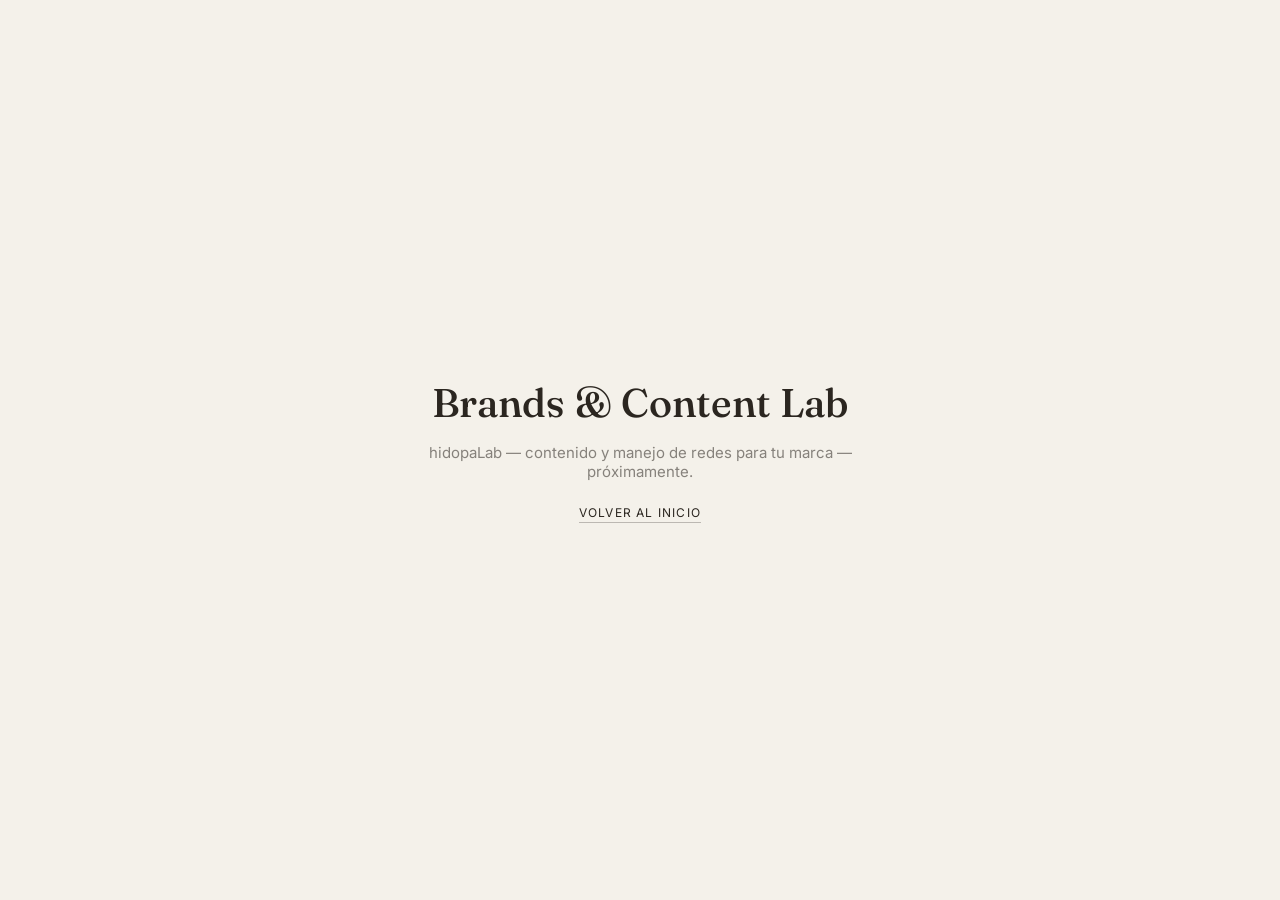
==== content-lab.html @ 1eb3b624 "Remove hero navbar, link to real pages instead of in-page anchors Drop the "dopa" logo + menu bar fr" ====
<!DOCTYPE html>
<html lang="es">
<head>
<meta charset="UTF-8">
<meta name="viewport" content="width=device-width, initial-scale=1.0">
<title>Brands &amp; Content Lab — DOPA Studio</title>
<meta name="description" content="hidopaLab: contenido y manejo de redes sociales para tu marca — DOPA Studio.">
<link rel="preconnect" href="https://fonts.googleapis.com">
<link rel="preconnect" href="https://fonts.gstatic.com" crossorigin>
<link href="https://fonts.googleapis.com/css2?family=Fraunces:ital,opsz,wght@0,9..144,300;0,9..144,500;0,9..144,600;1,9..144,400&family=Inter:wght@300;400;500;600&display=swap" rel="stylesheet">
<link rel="stylesheet" href="assets/style.css">
</head>
<body>
<section class="page-stub">
  <h2>Brands &amp; Content Lab</h2>
  <p>hidopaLab — contenido y manejo de redes para tu marca — próximamente.</p>
  <a href="index.html" class="back-link">Volver al inicio</a>
</section>
</body>
</html>
---- assets/style.css ----
:root {
  --cream: #f4f1ea;
  --cream-2: #ece7db;
  --ink: #2b2620;
  --ink-muted: rgba(43, 38, 32, 0.55);
  --ink-faint: rgba(43, 38, 32, 0.28);
  --serif: 'Fraunces', serif;
  --sans: 'Inter', sans-serif;
}

* { box-sizing: border-box; }

html, body {
  margin: 0;
  padding: 0;
  background: var(--cream);
  color: var(--ink);
  font-family: var(--sans);
}

/* ---------- Hero scroll mechanism ---------- */
.hero-scroll {
  position: relative;
  height: calc(var(--steps) * 100vh);
}

.hero-sticky {
  position: sticky;
  top: 0;
  height: 100vh;
  display: flex;
  flex-direction: column;
  background: var(--cream);
  overflow: hidden;
}

/* ---------- Big overlapping wordmark ---------- */
.hero-wordmark {
  font-family: var(--serif);
  font-weight: 300;
  letter-spacing: 0.07em;
  font-size: clamp(38px, 6.2vw, 84px);
  text-align: center;
  color: var(--ink);
  margin: 0 0 clamp(-30px, -3.4vw, -18px) 0;
  padding-top: clamp(28px, 5vw, 52px);
  position: relative;
  z-index: 5;
  flex-shrink: 0;
  text-shadow: 0 2px 26px rgba(244, 241, 234, 0.9), 0 0 46px rgba(244, 241, 234, 0.6);
  pointer-events: none;
}

/* ---------- Split stage: photo left / color block right ---------- */
.split-stage {
  position: relative;
  flex: 1;
  min-height: 0;
}

.split-set {
  position: absolute;
  inset: 0;
  display: flex;
  opacity: 0;
  pointer-events: none;
  transition: opacity 0.9s ease;
}

.split-set.active {
  opacity: 1;
  pointer-events: auto;
}

.split-photo {
  flex: 1 1 50%;
  position: relative;
  overflow: hidden;
  display: flex;
  align-items: flex-end;
  padding: 24px;
  background:
    linear-gradient(180deg, rgba(20, 16, 12, 0.35) 0%, rgba(20, 16, 12, 0) 22%, rgba(20, 16, 12, 0) 78%, rgba(20, 16, 12, 0.3) 100%),
    linear-gradient(145deg, color-mix(in srgb, var(--tone) 70%, black 10%), color-mix(in srgb, var(--tone) 60%, white 10%));
}

.split-block {
  flex: 1 1 50%;
  position: relative;
  background: var(--tone);
  display: flex;
  flex-direction: column;
  justify-content: flex-end;
  padding: clamp(24px, 4vw, 56px);
  overflow: visible;
}

.split-label {
  position: absolute;
  left: 0;
  top: 46%;
  transform: translateY(-50%);
  margin: 0;
  font-family: var(--serif);
  letter-spacing: 0.14em;
  text-transform: uppercase;
  font-size: clamp(13px, 1.5vw, 19px);
  color: var(--cream);
  white-space: nowrap;
  z-index: 3;
  text-shadow: 0 2px 18px rgba(0, 0, 0, 0.25);
}

.thumb {
  position: absolute;
  border-radius: 3px;
  background: rgba(255, 255, 255, 0.16);
  border: 1px solid rgba(255, 255, 255, 0.38);
  display: flex;
  align-items: flex-end;
  padding: 8px;
  box-shadow: 0 16px 32px rgba(0, 0, 0, 0.2);
  opacity: 0;
}

.split-set.active .thumb {
  animation: thumbPop 0.75s cubic-bezier(0.22, 0.9, 0.32, 1) forwards;
}

.split-set.active .thumb-a { animation-delay: 0.05s; }
.split-set.active .thumb-b { animation-delay: 0.22s; }
.split-set.active .thumb-c { animation-delay: 0.4s; }

@keyframes thumbPop {
  from { opacity: 0; transform: translateY(18px) scale(0.92); }
  to { opacity: 1; transform: translateY(0) scale(1); }
}

.thumb-a {
  top: 4%;
  left: 38%;
  width: 28%;
  aspect-ratio: 3 / 4;
}

.thumb-b {
  top: 34%;
  right: 6%;
  width: 26%;
  aspect-ratio: 4 / 5;
}

.thumb-c {
  bottom: 8%;
  left: 36%;
  width: 25%;
  aspect-ratio: 3 / 4;
}

.split-caption {
  font-family: var(--serif);
  font-style: italic;
  font-weight: 400;
  font-size: clamp(20px, 2.6vw, 32px);
  color: var(--cream);
  margin: 0;
  align-self: flex-end;
  text-align: right;
  z-index: 2;
}

.ph-label {
  font-size: 10px;
  letter-spacing: 0.1em;
  text-transform: uppercase;
  color: rgba(255, 255, 255, 0.85);
}

/* ---------- Dot navigation ---------- */
.dot-nav {
  position: absolute;
  right: 36px;
  top: 50%;
  transform: translateY(-50%);
  z-index: 6;
}

.dot-nav ul {
  list-style: none;
  margin: 0;
  padding: 0;
  display: flex;
  flex-direction: column;
  gap: 20px;
}

.dot-link {
  display: flex;
  align-items: center;
  justify-content: flex-end;
  gap: 12px;
  text-decoration: none;
}

.dot-label {
  font-family: var(--sans);
  font-size: 12px;
  letter-spacing: 0.04em;
  white-space: nowrap;
  color: rgba(244, 241, 234, 0.6);
  opacity: 0;
  transform: translateX(8px);
  transition: opacity 0.35s ease, transform 0.35s ease, color 0.35s ease;
  text-shadow: 0 1px 10px rgba(0, 0, 0, 0.25);
}

.dot {
  width: 8px;
  height: 8px;
  border-radius: 50%;
  border: 1px solid rgba(244, 241, 234, 0.55);
  background: transparent;
  transition: background 0.35s ease, border-color 0.35s ease, transform 0.35s ease;
  flex-shrink: 0;
}

.dot-link:hover .dot-label,
.dot-link.active .dot-label {
  opacity: 1;
  transform: translateX(0);
}

.dot-link.active .dot-label {
  color: var(--cream);
  font-weight: 500;
}

.dot-link.active .dot {
  background: var(--cream);
  border-color: var(--cream);
  transform: scale(1.3);
}

/* ---------- Scroll cue ---------- */
.scroll-cue {
  position: absolute;
  bottom: 24px;
  left: 50%;
  transform: translateX(-50%);
  display: flex;
  flex-direction: column;
  align-items: center;
  gap: 8px;
  z-index: 6;
  color: var(--cream);
  font-size: 11px;
  letter-spacing: 0.12em;
  text-transform: uppercase;
  text-shadow: 0 1px 10px rgba(0, 0, 0, 0.3);
}

.scroll-cue-line {
  width: 1px;
  height: 34px;
  background: rgba(244, 241, 234, 0.55);
  position: relative;
  overflow: hidden;
}

.scroll-cue-line::after {
  content: "";
  position: absolute;
  top: -100%;
  left: 0;
  width: 100%;
  height: 100%;
  background: var(--cream);
  animation: scrollDrip 1.8s ease-in-out infinite;
}

@keyframes scrollDrip {
  0% { top: -100%; }
  50% { top: 0; }
  100% { top: 100%; }
}

/* ---------- Standalone "coming soon" pages ---------- */
.page-stub {
  min-height: 100vh;
  display: flex;
  flex-direction: column;
  align-items: center;
  justify-content: center;
  text-align: center;
  gap: 16px;
  padding: 40px 20px;
  background: var(--cream);
}

.page-stub h2 {
  font-family: var(--serif);
  font-weight: 500;
  font-size: clamp(28px, 4vw, 40px);
  margin: 0;
  color: var(--ink);
}

.page-stub p {
  color: var(--ink-muted);
  margin: 0;
  max-width: 480px;
  font-size: 15px;
}

.back-link {
  margin-top: 8px;
  font-family: var(--sans);
  font-size: 12px;
  letter-spacing: 0.1em;
  text-transform: uppercase;
  color: var(--ink);
  text-decoration: none;
  border-bottom: 1px solid var(--ink-faint);
  padding-bottom: 2px;
}

.back-link:hover {
  border-color: var(--ink);
}

/* ---------- Responsive: mobile = full-bleed photo + centered link list ---------- */
@media (max-width: 860px) {
  .hero-wordmark { display: none; }

  .split-photo {
    flex: 1 1 100%;
    align-items: flex-end;
  }
  .split-photo::after {
    content: "";
    position: absolute;
    inset: 0;
    z-index: 0;
    background: linear-gradient(180deg, rgba(10, 8, 6, 0.55) 0%, rgba(10, 8, 6, 0.35) 40%, rgba(10, 8, 6, 0.55) 100%);
  }
  .split-photo > .ph-label {
    display: none;
  }
  .split-block,
  .split-label,
  .split-caption {
    display: none;
  }

  .dot-nav {
    position: absolute;
    inset: 0;
    transform: none;
    z-index: 6;
    display: flex;
    align-items: center;
    justify-content: center;
    pointer-events: none;
  }
  .dot-nav ul {
    flex-direction: column;
    align-items: center;
    gap: 10px;
    pointer-events: auto;
    width: 100%;
    padding: 0 20px;
  }
  .dot-link {
    justify-content: center;
    gap: 0;
    text-align: center;
    width: 100%;
  }
  .dot { display: none; }
  .dot-label {
    position: static;
    opacity: 1;
    transform: none;
    font-family: var(--serif);
    text-transform: uppercase;
    letter-spacing: 0.01em;
    font-size: clamp(19px, 7vw, 30px);
    font-weight: 400;
    color: rgba(244, 241, 234, 0.4);
    text-shadow: 0 2px 14px rgba(0, 0, 0, 0.35);
    transition: color 0.6s ease, font-weight 0.3s ease;
    white-space: normal;
    line-height: 1.15;
  }
  .dot-nav li:nth-child(odd) .dot-label {
    font-weight: 600;
    font-size: clamp(22px, 8vw, 34px);
  }
  .dot-link.active .dot-label {
    color: var(--cream);
  }
}
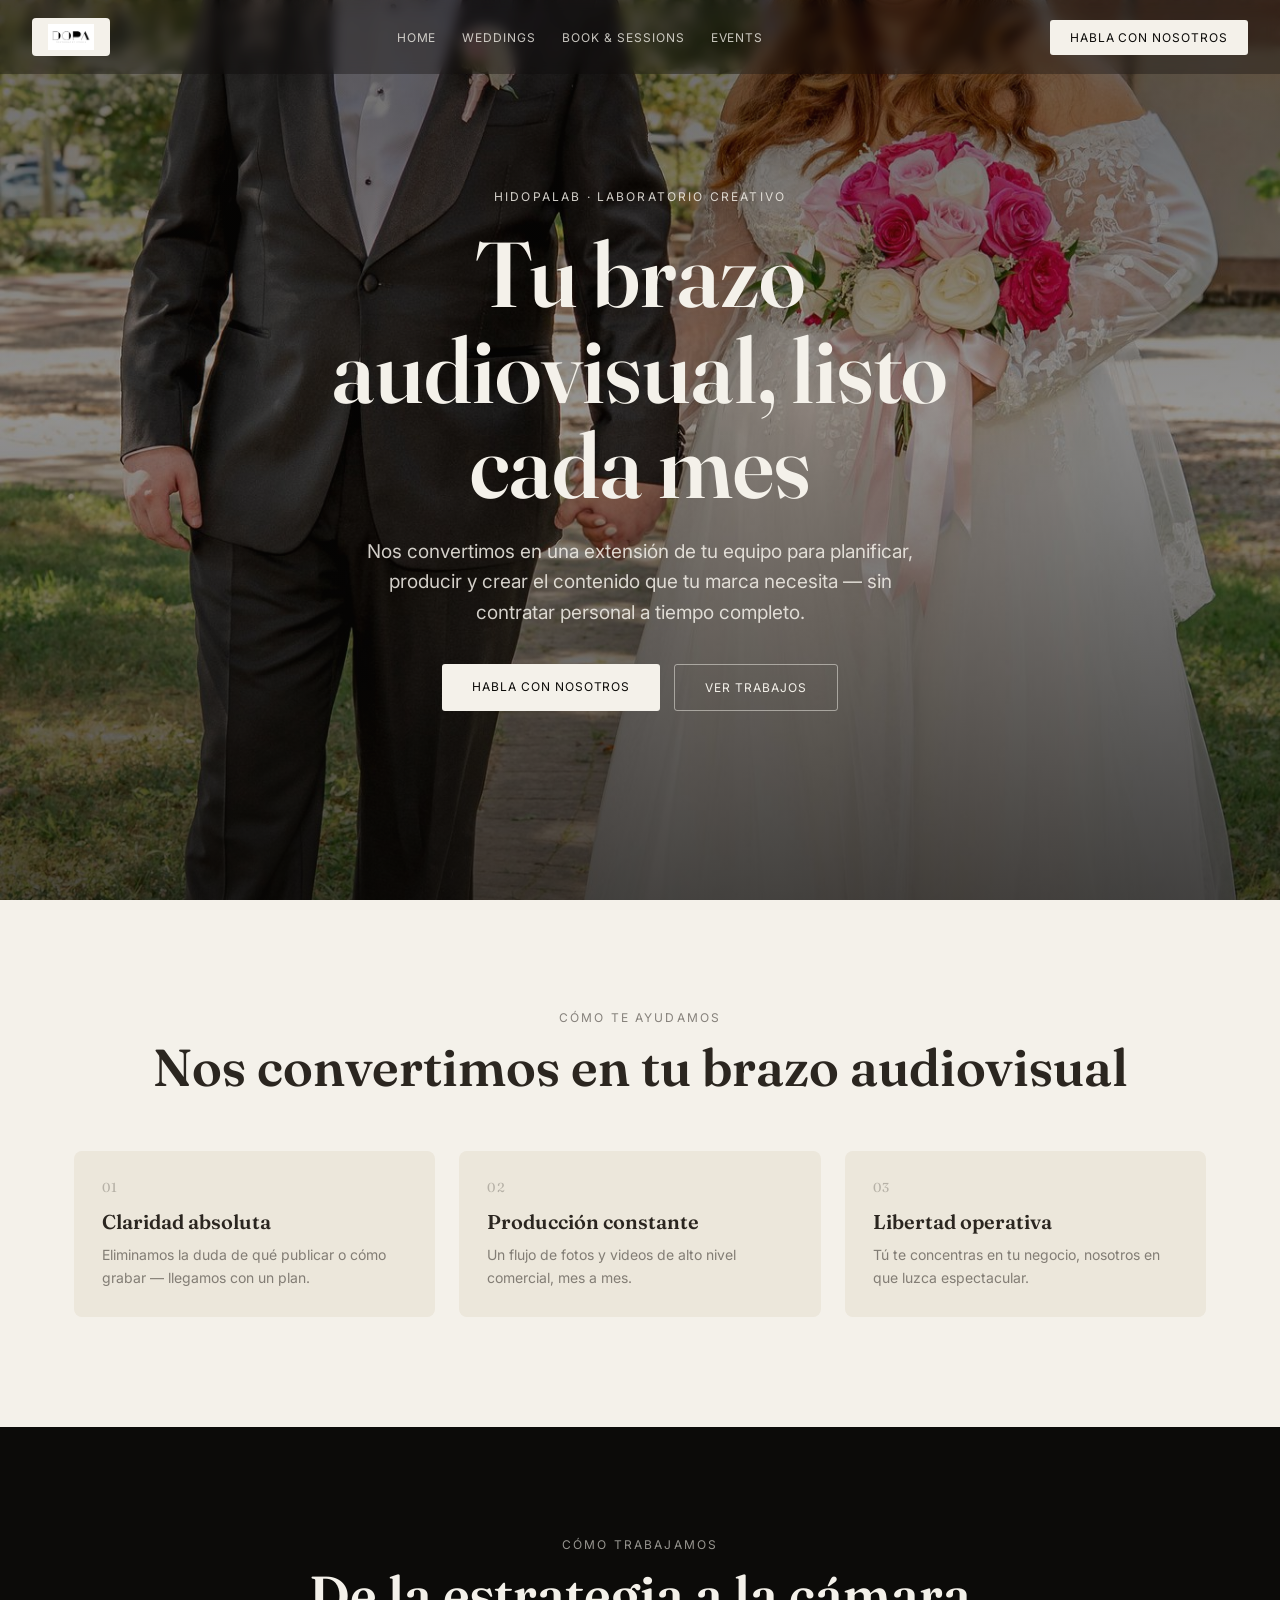
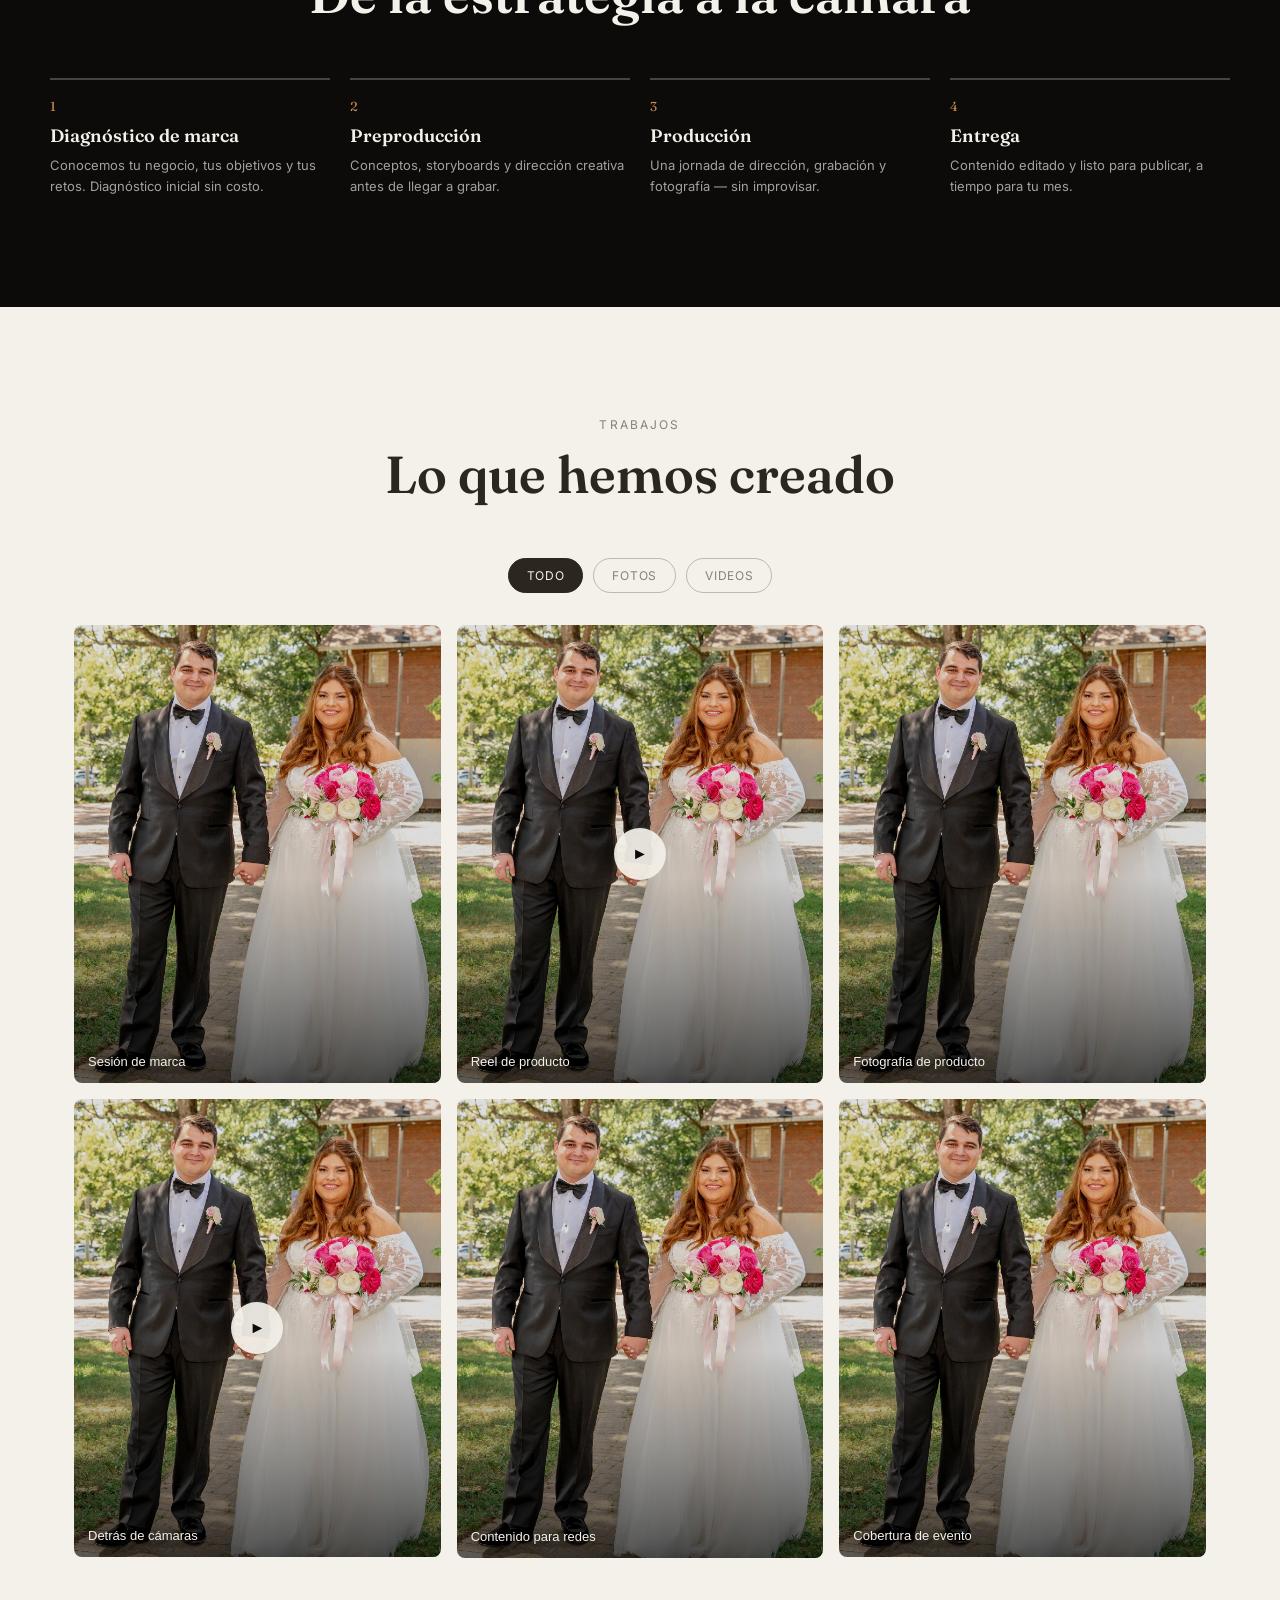
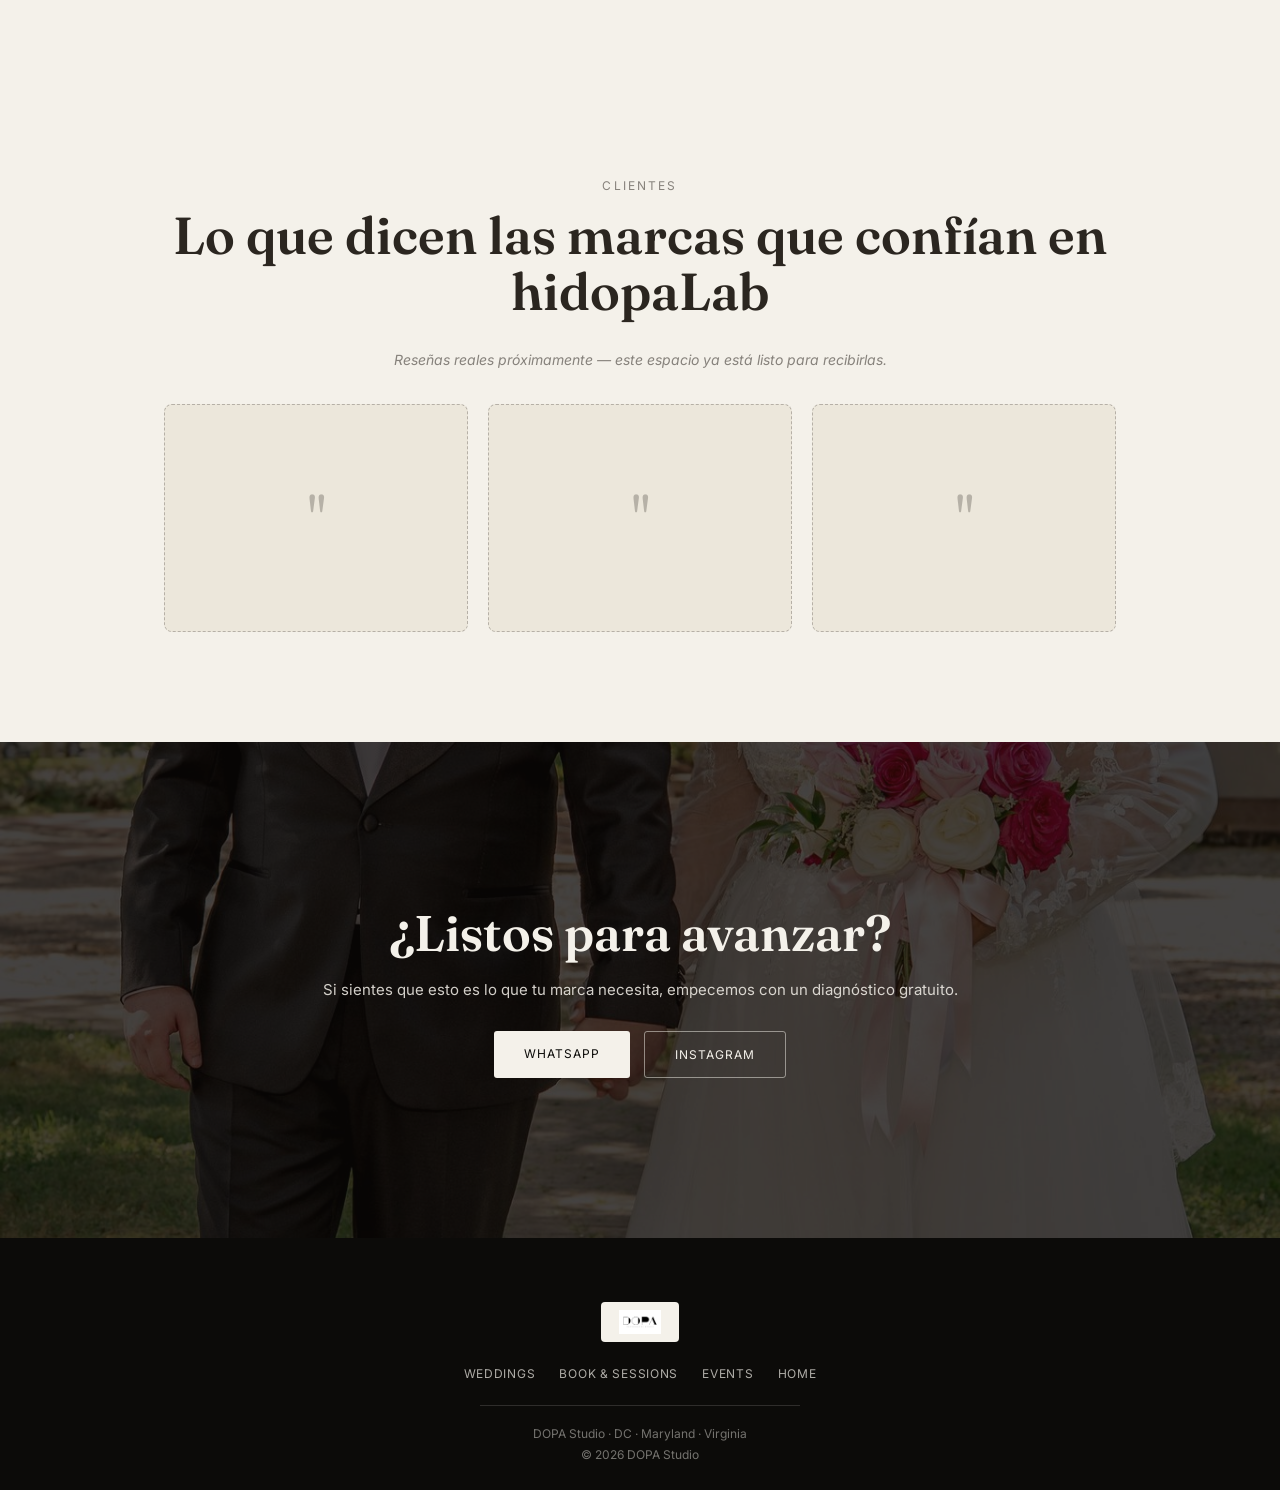
==== commit aa66bdcd: "Build out the Brand & Content Lab page Replace the content-lab.html stub with a full page distilled " ====
--- a/content-lab.html
+++ b/content-lab.html
@@ -3,18 +3,159 @@
 <head>
 <meta charset="UTF-8">
 <meta name="viewport" content="width=device-width, initial-scale=1.0">
-<title>Brands &amp; Content Lab — DOPA Studio</title>
-<meta name="description" content="hidopaLab: contenido y manejo de redes sociales para tu marca — DOPA Studio.">
+<title>hidopaLab — Content para tu marca | DOPA Studio</title>
+<meta name="description" content="hidopaLab: contenido fotográfico y audiovisual mensual para tu marca, con planificación, producción y edición incluidas — DOPA Studio, área DMV.">
 <link rel="preconnect" href="https://fonts.googleapis.com">
 <link rel="preconnect" href="https://fonts.gstatic.com" crossorigin>
-<link href="https://fonts.googleapis.com/css2?family=Fraunces:ital,opsz,wght@0,9..144,300;0,9..144,500;0,9..144,600;1,9..144,400&family=Inter:wght@300;400;500;600&display=swap" rel="stylesheet">
+<link href="https://fonts.googleapis.com/css2?family=Fraunces:ital,opsz,wght@0,9..144,300;0,9..144,500;0,9..144,600;0,9..144,700;1,9..144,400&family=Inter:wght@300;400;500;600;700&display=swap" rel="stylesheet">
 <link rel="stylesheet" href="assets/style.css">
 </head>
-<body>
-<section class="page-stub">
-  <h2>Brands &amp; Content Lab</h2>
-  <p>hidopaLab — contenido y manejo de redes para tu marca — próximamente.</p>
-  <a href="index.html" class="back-link">Volver al inicio</a>
+<body class="hv2">
+
+<header class="hv2-nav">
+  <a href="index.html" class="hv2-nav__logo">
+    <img src="assets/images/logo.jpg" alt="DOPA Studio">
+  </a>
+  <nav class="hv2-nav__links">
+    <a href="home.html">Home</a>
+    <a href="weddings.html">Weddings</a>
+    <a href="book-sessions.html">Book &amp; Sessions</a>
+    <a href="events.html">Events</a>
+  </nav>
+  <a href="#" class="hv2-nav__cta" data-key="content_lab.hero.cta_primary_label" data-key-href="content_lab.hero.cta_primary_href">Habla con nosotros</a>
+</header>
+
+<!-- HERO -->
+<section class="hv2-hero" data-key-bg="content_lab.hero.image" style="background-image: url('assets/images/weddings-hero.jpg');">
+  <div class="hv2-hero__scrim"></div>
+  <div class="hv2-hero__content">
+    <p class="hv2-hero__eyebrow" data-key="content_lab.hero.eyebrow">hidopaLab · Laboratorio Creativo</p>
+    <h1 class="hv2-hero__title" data-key="content_lab.hero.title">Tu brazo audiovisual, listo cada mes</h1>
+    <p class="hv2-hero__subtitle" data-key="content_lab.hero.subtitle">Nos convertimos en una extensión de tu equipo para planificar, producir y crear el contenido que tu marca necesita — sin contratar personal a tiempo completo.</p>
+    <div class="hv2-hero__buttons">
+      <a href="#" class="hv2-btn hv2-btn--light" data-key="content_lab.hero.cta_primary_label" data-key-href="content_lab.hero.cta_primary_href">Habla con nosotros</a>
+      <a href="#gallery" class="hv2-btn hv2-btn--ghost" data-key="content_lab.hero.cta_secondary_label" data-key-href="content_lab.hero.cta_secondary_href">Ver trabajos</a>
+    </div>
+  </div>
 </section>
+
+<!-- PILLARS -->
+<section class="hv2-features">
+  <p class="hv2-eyebrow" data-key="content_lab.pillars.eyebrow">Cómo te ayudamos</p>
+  <h2 class="hv2-section-title" data-key="content_lab.pillars.title">Nos convertimos en tu brazo audiovisual</h2>
+  <div class="hv2-pillars">
+    <div class="hv2-pillar">
+      <span class="hv2-pillar__num">01</span>
+      <h3 data-key="content_lab.pillars.items.0.title">Claridad absoluta</h3>
+      <p data-key="content_lab.pillars.items.0.copy">Eliminamos la duda de qué publicar o cómo grabar — llegamos con un plan.</p>
+    </div>
+    <div class="hv2-pillar">
+      <span class="hv2-pillar__num">02</span>
+      <h3 data-key="content_lab.pillars.items.1.title">Producción constante</h3>
+      <p data-key="content_lab.pillars.items.1.copy">Un flujo de fotos y videos de alto nivel comercial, mes a mes.</p>
+    </div>
+    <div class="hv2-pillar">
+      <span class="hv2-pillar__num">03</span>
+      <h3 data-key="content_lab.pillars.items.2.title">Libertad operativa</h3>
+      <p data-key="content_lab.pillars.items.2.copy">Tú te concentras en tu negocio, nosotros en que luzca espectacular.</p>
+    </div>
+  </div>
+</section>
+
+<!-- PROCESS -->
+<section class="hv2-process">
+  <p class="hv2-eyebrow" data-key="content_lab.process.eyebrow">Cómo trabajamos</p>
+  <h2 class="hv2-section-title" data-key="content_lab.process.title">De la estrategia a la cámara</h2>
+  <div class="hv2-process__grid">
+    <div class="hv2-process__step">
+      <span class="hv2-process__index">1</span>
+      <h4 data-key="content_lab.process.steps.0.title">Diagnóstico de marca</h4>
+      <p data-key="content_lab.process.steps.0.copy">Conocemos tu negocio, tus objetivos y tus retos. Diagnóstico inicial sin costo.</p>
+    </div>
+    <div class="hv2-process__step">
+      <span class="hv2-process__index">2</span>
+      <h4 data-key="content_lab.process.steps.1.title">Preproducción</h4>
+      <p data-key="content_lab.process.steps.1.copy">Conceptos, storyboards y dirección creativa antes de llegar a grabar.</p>
+    </div>
+    <div class="hv2-process__step">
+      <span class="hv2-process__index">3</span>
+      <h4 data-key="content_lab.process.steps.2.title">Producción</h4>
+      <p data-key="content_lab.process.steps.2.copy">Una jornada de dirección, grabación y fotografía — sin improvisar.</p>
+    </div>
+    <div class="hv2-process__step">
+      <span class="hv2-process__index">4</span>
+      <h4 data-key="content_lab.process.steps.3.title">Entrega</h4>
+      <p data-key="content_lab.process.steps.3.copy">Contenido editado y listo para publicar, a tiempo para tu mes.</p>
+    </div>
+  </div>
+</section>
+
+<!-- GALLERY -->
+<section class="hv2-gallery" id="gallery">
+  <p class="hv2-eyebrow" data-key="content_lab.gallery.eyebrow">Trabajos</p>
+  <h2 class="hv2-section-title" data-key="content_lab.gallery.title">Lo que hemos creado</h2>
+
+  <div class="hv2-gallery__filters">
+    <button class="hv2-filter active" data-filter="all">Todo</button>
+    <button class="hv2-filter" data-filter="photo">Fotos</button>
+    <button class="hv2-filter" data-filter="video">Videos</button>
+  </div>
+
+  <div class="hv2-gallery__grid" id="gallery-grid"></div>
+</section>
+
+<div class="hv2-lightbox" id="lightbox">
+  <button class="hv2-lightbox__close" id="lightbox-close">&times;</button>
+  <div class="hv2-lightbox__content" id="lightbox-content"></div>
+</div>
+
+<!-- TESTIMONIALS -->
+<section class="hv2-testimonials">
+  <p class="hv2-eyebrow" data-key="content_lab.testimonials.eyebrow">Clientes</p>
+  <h2 class="hv2-section-title" data-key="content_lab.testimonials.title">Lo que dicen las marcas que confían en hidopaLab</h2>
+  <p class="hv2-testimonials__pending" data-key="content_lab.testimonials.pending_note">Reseñas reales próximamente — este espacio ya está listo para recibirlas.</p>
+  <div class="hv2-testimonials__grid">
+    <div class="hv2-testimonial-card"><span class="hv2-quote-mark">"</span></div>
+    <div class="hv2-testimonial-card"><span class="hv2-quote-mark">"</span></div>
+    <div class="hv2-testimonial-card"><span class="hv2-quote-mark">"</span></div>
+  </div>
+</section>
+
+<!-- FINAL CTA -->
+<section class="hv2-final" data-key-bg="content_lab.final_cta.image" style="background-image: url('assets/images/weddings-hero.jpg');">
+  <div class="hv2-final__scrim"></div>
+  <div class="hv2-final__content">
+    <h2 data-key="content_lab.final_cta.title">¿Listos para avanzar?</h2>
+    <p data-key="content_lab.final_cta.copy">Si sientes que esto es lo que tu marca necesita, empecemos con un diagnóstico gratuito.</p>
+    <div class="hv2-hero__buttons">
+      <a href="#" class="hv2-btn hv2-btn--light" data-key="content_lab.final_cta.cta_primary_label" data-key-href="content_lab.final_cta.cta_primary_href">WhatsApp</a>
+      <a href="#" class="hv2-btn hv2-btn--ghost" data-key="content_lab.final_cta.cta_secondary_label" data-key-href="content_lab.final_cta.cta_secondary_href">Instagram</a>
+    </div>
+  </div>
+</section>
+
+<!-- FOOTER -->
+<footer class="hv2-footer">
+  <img src="assets/images/logo.jpg" alt="DOPA Studio" class="hv2-footer__logo">
+  <nav class="hv2-footer__links">
+    <a href="weddings.html">Weddings</a>
+    <a href="book-sessions.html">Book &amp; Sessions</a>
+    <a href="events.html">Events</a>
+    <a href="home.html">Home</a>
+  </nav>
+  <div class="hv2-footer__meta">
+    <span data-key="footer.area">DOPA Studio · DC · Maryland · Virginia</span>
+    <span data-key="footer.copyright">© 2026 DOPA Studio</span>
+  </div>
+</footer>
+
+<script src="assets/content.js"></script>
+<script src="assets/gallery.js"></script>
+<script>
+  loadAndApplyContent().then((data) => {
+    const content = (data && data.content_lab) ? data.content_lab : DEFAULT_CONTENT.content_lab;
+    renderGallery(content.gallery.items);
+  });
+</script>
 </body>
 </html>
--- a/assets/style.css
+++ b/assets/style.css
@@ -18,15 +18,13 @@
   font-family: var(--sans);
 }
 
-/* ---------- Hero scroll mechanism ---------- */
+/* ---------- Hero (auto-advancing, single viewport) ---------- */
 .hero-scroll {
   position: relative;
-  height: calc(var(--steps) * 100vh);
+  height: 100vh;
 }
 
 .hero-sticky {
-  position: sticky;
-  top: 0;
   height: 100vh;
   display: flex;
   flex-direction: column;
@@ -84,6 +82,18 @@
     linear-gradient(145deg, color-mix(in srgb, var(--tone) 70%, black 10%), color-mix(in srgb, var(--tone) 60%, white 10%));
 }
 
+.split-photo--real {
+  background-size: cover;
+  background-position: center;
+}
+
+.split-photo--real::after {
+  content: "";
+  position: absolute;
+  inset: 0;
+  background: linear-gradient(180deg, rgba(20, 16, 12, 0.3) 0%, rgba(20, 16, 12, 0) 25%, rgba(20, 16, 12, 0) 75%, rgba(20, 16, 12, 0.35) 100%);
+}
+
 .split-block {
   flex: 1 1 50%;
   position: relative;
@@ -241,49 +251,6 @@
   transform: scale(1.3);
 }
 
-/* ---------- Scroll cue ---------- */
-.scroll-cue {
-  position: absolute;
-  bottom: 24px;
-  left: 50%;
-  transform: translateX(-50%);
-  display: flex;
-  flex-direction: column;
-  align-items: center;
-  gap: 8px;
-  z-index: 6;
-  color: var(--cream);
-  font-size: 11px;
-  letter-spacing: 0.12em;
-  text-transform: uppercase;
-  text-shadow: 0 1px 10px rgba(0, 0, 0, 0.3);
-}
-
-.scroll-cue-line {
-  width: 1px;
-  height: 34px;
-  background: rgba(244, 241, 234, 0.55);
-  position: relative;
-  overflow: hidden;
-}
-
-.scroll-cue-line::after {
-  content: "";
-  position: absolute;
-  top: -100%;
-  left: 0;
-  width: 100%;
-  height: 100%;
-  background: var(--cream);
-  animation: scrollDrip 1.8s ease-in-out infinite;
-}
-
-@keyframes scrollDrip {
-  0% { top: -100%; }
-  50% { top: 0; }
-  100% { top: 100%; }
-}
-
 /* ---------- Standalone "coming soon" pages ---------- */
 .page-stub {
   min-height: 100vh;
@@ -326,6 +293,803 @@
 
 .back-link:hover {
   border-color: var(--ink);
+}
+
+.page-stub--photo {
+  position: relative;
+  background-size: cover;
+  background-position: center;
+  isolation: isolate;
+}
+
+.page-stub--photo::before {
+  content: "";
+  position: absolute;
+  inset: 0;
+  z-index: -1;
+  background: linear-gradient(180deg, rgba(20, 16, 12, 0.45) 0%, rgba(20, 16, 12, 0.35) 45%, rgba(20, 16, 12, 0.6) 100%);
+}
+
+.page-stub--photo h2,
+.page-stub--photo p {
+  color: var(--cream);
+  text-shadow: 0 2px 16px rgba(0, 0, 0, 0.35);
+}
+
+.back-link--light {
+  color: var(--cream);
+  border-bottom-color: rgba(244, 241, 234, 0.4);
+}
+
+.back-link--light:hover {
+  border-color: var(--cream);
+}
+
+/* =====================================================
+   HOME PAGE v2 (home.html) — bold, high-contrast, logo-matched
+   ===================================================== */
+
+.hv2 { background: var(--cream); }
+
+.hv2-eyebrow {
+  font-size: 12px;
+  letter-spacing: 0.18em;
+  text-transform: uppercase;
+  color: var(--ink-muted);
+  margin: 0 0 14px;
+  text-align: center;
+}
+
+.hv2-section-title {
+  font-family: var(--serif);
+  font-weight: 600;
+  font-size: clamp(30px, 4.6vw, 52px);
+  line-height: 1.08;
+  margin: 0 0 clamp(32px, 5vw, 56px);
+  color: var(--ink);
+  text-align: center;
+}
+
+/* ---------- Nav ---------- */
+.hv2-nav {
+  position: fixed;
+  top: 0;
+  left: 0;
+  right: 0;
+  z-index: 50;
+  display: flex;
+  justify-content: space-between;
+  align-items: center;
+  padding: 18px 32px;
+  background: rgba(12, 11, 9, 0.35);
+  backdrop-filter: blur(6px);
+}
+
+.hv2-nav__logo {
+  background: var(--cream);
+  padding: 6px 16px;
+  border-radius: 4px;
+  display: flex;
+  align-items: center;
+}
+
+.hv2-nav__logo img {
+  height: 26px;
+  display: block;
+}
+
+.hv2-nav__links {
+  display: flex;
+  gap: 26px;
+}
+
+.hv2-nav__links a {
+  font-size: 12px;
+  letter-spacing: 0.08em;
+  text-transform: uppercase;
+  color: rgba(244, 241, 234, 0.8);
+  text-decoration: none;
+  transition: color 0.3s ease;
+}
+
+.hv2-nav__links a:hover { color: var(--cream); }
+
+.hv2-nav__cta {
+  font-size: 12px;
+  letter-spacing: 0.08em;
+  text-transform: uppercase;
+  color: #0c0b09;
+  background: var(--cream);
+  padding: 10px 20px;
+  border-radius: 3px;
+  text-decoration: none;
+  transition: transform 0.3s ease;
+}
+
+.hv2-nav__cta:hover { transform: translateY(-2px); }
+
+/* ---------- Hero ---------- */
+.hv2-hero {
+  position: relative;
+  min-height: 100vh;
+  display: flex;
+  align-items: center;
+  justify-content: center;
+  background-size: cover;
+  background-position: center;
+}
+
+.hv2-hero__scrim {
+  position: absolute;
+  inset: 0;
+  background: linear-gradient(180deg, rgba(10, 8, 6, 0.55) 0%, rgba(10, 8, 6, 0.35) 45%, rgba(10, 8, 6, 0.7) 100%);
+}
+
+.hv2-hero__content {
+  position: relative;
+  z-index: 2;
+  text-align: center;
+  max-width: 820px;
+  padding: 0 24px;
+  display: flex;
+  flex-direction: column;
+  align-items: center;
+}
+
+.hv2-hero__eyebrow {
+  font-size: 12px;
+  letter-spacing: 0.18em;
+  text-transform: uppercase;
+  color: rgba(244, 241, 234, 0.85);
+  margin: 0 0 22px;
+}
+
+.hv2-hero__title {
+  font-family: var(--serif);
+  font-weight: 600;
+  font-size: clamp(42px, 8vw, 92px);
+  line-height: 1.04;
+  color: var(--cream);
+  margin: 0 0 24px;
+}
+
+.hv2-hero__subtitle {
+  font-size: clamp(15px, 1.8vw, 19px);
+  line-height: 1.6;
+  color: rgba(244, 241, 234, 0.85);
+  max-width: 560px;
+  margin: 0 0 36px;
+}
+
+.hv2-hero__buttons {
+  display: flex;
+  gap: 14px;
+  flex-wrap: wrap;
+  justify-content: center;
+}
+
+.hv2-btn {
+  font-size: 12px;
+  letter-spacing: 0.08em;
+  text-transform: uppercase;
+  text-decoration: none;
+  padding: 15px 30px;
+  border-radius: 3px;
+  transition: transform 0.3s ease;
+}
+
+.hv2-btn--light { background: var(--cream); color: #0c0b09; }
+.hv2-btn--ghost { background: transparent; color: var(--cream); border: 1px solid rgba(244, 241, 234, 0.5); }
+.hv2-btn:hover { transform: translateY(-2px); }
+
+/* ---------- Trust strip ---------- */
+.hv2-trust {
+  background: #0c0b09;
+  overflow: hidden;
+  padding: 16px 0;
+}
+
+.hv2-trust__track {
+  display: flex;
+  gap: 18px;
+  white-space: nowrap;
+  font-size: 12px;
+  letter-spacing: 0.1em;
+  text-transform: uppercase;
+  color: rgba(244, 241, 234, 0.65);
+  justify-content: center;
+  flex-wrap: wrap;
+  padding: 0 20px;
+  text-align: center;
+}
+
+/* ---------- Features / Services ---------- */
+.hv2-features {
+  padding: clamp(56px, 9vw, 110px) 24px;
+  max-width: 1180px;
+  margin: 0 auto;
+}
+
+.hv2-features__grid {
+  display: grid;
+  grid-template-columns: repeat(3, 1fr);
+  gap: 22px;
+  margin-bottom: 22px;
+}
+
+.hv2-card {
+  display: flex;
+  flex-direction: column;
+  text-decoration: none;
+  color: inherit;
+  border-radius: 8px;
+  overflow: hidden;
+  background: var(--cream-2);
+  transition: transform 0.35s ease, box-shadow 0.35s ease;
+}
+
+.hv2-card:hover {
+  transform: translateY(-5px);
+  box-shadow: 0 24px 48px rgba(12, 11, 9, 0.16);
+}
+
+.hv2-card__photo {
+  aspect-ratio: 4 / 3;
+  background: linear-gradient(150deg, color-mix(in srgb, var(--tone) 75%, white 10%), var(--tone));
+  display: flex;
+  align-items: flex-end;
+  padding: 16px;
+}
+
+.hv2-card__body {
+  padding: 24px 26px 28px;
+  display: flex;
+  flex-direction: column;
+  gap: 8px;
+}
+
+.hv2-card__body h3 {
+  font-family: var(--serif);
+  font-weight: 600;
+  font-size: 23px;
+  margin: 0;
+  color: var(--ink);
+}
+
+.hv2-card__body p {
+  font-size: 14px;
+  line-height: 1.55;
+  color: var(--ink-muted);
+  margin: 0;
+}
+
+.hv2-card__link {
+  margin-top: 8px;
+  font-size: 12px;
+  letter-spacing: 0.06em;
+  text-transform: uppercase;
+  color: var(--ink);
+}
+
+.hv2-highlight {
+  display: grid;
+  grid-template-columns: 1.1fr 0.9fr;
+  background: var(--tone);
+  border-radius: 8px;
+  overflow: hidden;
+  text-decoration: none;
+  color: inherit;
+  min-height: 280px;
+  transition: transform 0.35s ease, box-shadow 0.35s ease;
+}
+
+.hv2-highlight:hover {
+  transform: translateY(-5px);
+  box-shadow: 0 24px 48px rgba(12, 11, 9, 0.2);
+}
+
+.hv2-highlight__text {
+  padding: clamp(28px, 4vw, 48px);
+  display: flex;
+  flex-direction: column;
+  justify-content: center;
+  gap: 12px;
+}
+
+.hv2-highlight__eyebrow {
+  font-family: var(--serif);
+  font-style: italic;
+  font-size: 17px;
+  color: var(--cream);
+  margin: 0;
+}
+
+.hv2-highlight__text h3 {
+  font-family: var(--serif);
+  font-weight: 600;
+  font-size: clamp(22px, 2.8vw, 30px);
+  color: var(--cream);
+  margin: 0;
+  line-height: 1.2;
+}
+
+.hv2-highlight__text p {
+  color: rgba(244, 241, 234, 0.85);
+  font-size: 14px;
+  line-height: 1.6;
+  margin: 0;
+}
+
+.hv2-highlight__text .hv2-card__link { color: var(--cream); }
+
+.hv2-highlight__photo {
+  background: linear-gradient(150deg, color-mix(in srgb, var(--tone) 60%, white 20%), color-mix(in srgb, var(--tone) 80%, black 15%));
+  display: flex;
+  align-items: flex-end;
+  padding: 16px;
+}
+
+/* ---------- Pillars (content-lab.html) ---------- */
+.hv2-pillars {
+  display: grid;
+  grid-template-columns: repeat(3, 1fr);
+  gap: 24px;
+}
+
+.hv2-pillar {
+  padding: 28px;
+  border-radius: 8px;
+  background: var(--cream-2);
+}
+
+.hv2-pillar__num {
+  font-family: var(--serif);
+  font-size: 13px;
+  letter-spacing: 0.1em;
+  color: var(--ink-faint);
+  display: block;
+  margin-bottom: 14px;
+}
+
+.hv2-pillar h3 {
+  font-family: var(--serif);
+  font-weight: 600;
+  font-size: 20px;
+  margin: 0 0 10px;
+  color: var(--ink);
+}
+
+.hv2-pillar p {
+  font-size: 14px;
+  line-height: 1.6;
+  color: var(--ink-muted);
+  margin: 0;
+}
+
+/* ---------- Process ---------- */
+.hv2-process {
+  background: #0c0b09;
+  padding: clamp(56px, 9vw, 110px) 24px;
+}
+
+.hv2-process .hv2-eyebrow { color: rgba(244, 241, 234, 0.6); }
+.hv2-process .hv2-section-title { color: var(--cream); }
+
+.hv2-process__grid {
+  max-width: 1180px;
+  margin: 0 auto;
+  display: grid;
+  grid-template-columns: repeat(4, 1fr);
+  gap: 20px;
+}
+
+.hv2-process__step {
+  border-top: 2px solid rgba(244, 241, 234, 0.25);
+  padding-top: 18px;
+}
+
+.hv2-process__index {
+  font-family: var(--serif);
+  font-size: 13px;
+  color: #c98a4b;
+  display: block;
+  margin-bottom: 10px;
+}
+
+.hv2-process__step h4 {
+  font-family: var(--serif);
+  font-weight: 600;
+  font-size: 18px;
+  color: var(--cream);
+  margin: 0 0 8px;
+}
+
+.hv2-process__step p {
+  font-size: 13px;
+  line-height: 1.6;
+  color: rgba(244, 241, 234, 0.65);
+  margin: 0;
+}
+
+/* ---------- Gallery ---------- */
+.hv2-gallery {
+  padding: clamp(56px, 9vw, 110px) 24px;
+  max-width: 1180px;
+  margin: 0 auto;
+}
+
+.hv2-gallery__filters {
+  display: flex;
+  justify-content: center;
+  gap: 10px;
+  margin-bottom: 32px;
+}
+
+.hv2-filter {
+  font-family: 'Inter', sans-serif;
+  font-size: 12px;
+  letter-spacing: 0.06em;
+  text-transform: uppercase;
+  padding: 9px 18px;
+  border-radius: 20px;
+  border: 1px solid var(--ink-faint);
+  background: transparent;
+  color: var(--ink-muted);
+  cursor: pointer;
+  transition: all 0.25s ease;
+}
+
+.hv2-filter.active,
+.hv2-filter:hover {
+  background: var(--ink);
+  color: var(--cream);
+  border-color: var(--ink);
+}
+
+.hv2-gallery__grid {
+  display: grid;
+  grid-template-columns: repeat(3, 1fr);
+  gap: 16px;
+}
+
+.hv2-gallery__tile {
+  position: relative;
+  aspect-ratio: 4 / 5;
+  border-radius: 8px;
+  border: none;
+  background-size: cover;
+  background-position: center;
+  cursor: pointer;
+  overflow: hidden;
+  padding: 0;
+  display: flex;
+  align-items: flex-end;
+}
+
+.hv2-gallery__tile::after {
+  content: "";
+  position: absolute;
+  inset: 0;
+  background: linear-gradient(180deg, rgba(0, 0, 0, 0) 55%, rgba(0, 0, 0, 0.6) 100%);
+  transition: opacity 0.3s ease;
+}
+
+.hv2-gallery__tile:hover::after { opacity: 0.85; }
+
+.hv2-gallery__play {
+  position: absolute;
+  top: 50%;
+  left: 50%;
+  transform: translate(-50%, -50%);
+  width: 52px;
+  height: 52px;
+  border-radius: 50%;
+  background: rgba(244, 241, 234, 0.92);
+  color: #0c0b09;
+  display: flex;
+  align-items: center;
+  justify-content: center;
+  font-size: 16px;
+  z-index: 2;
+}
+
+.hv2-gallery__caption {
+  position: relative;
+  z-index: 2;
+  color: var(--cream);
+  font-size: 13px;
+  padding: 14px;
+  text-shadow: 0 1px 8px rgba(0, 0, 0, 0.4);
+}
+
+/* ---------- Lightbox ---------- */
+.hv2-lightbox {
+  position: fixed;
+  inset: 0;
+  z-index: 100;
+  background: rgba(10, 8, 6, 0.92);
+  display: none;
+  align-items: center;
+  justify-content: center;
+  padding: 40px 20px;
+}
+
+.hv2-lightbox.open { display: flex; }
+
+.hv2-lightbox__content {
+  max-width: 900px;
+  width: 100%;
+  max-height: 85vh;
+}
+
+.hv2-lightbox__content img {
+  width: 100%;
+  max-height: 85vh;
+  object-fit: contain;
+  border-radius: 6px;
+  display: block;
+}
+
+.hv2-lightbox__content iframe {
+  width: 100%;
+  aspect-ratio: 16 / 9;
+  border: none;
+  border-radius: 6px;
+}
+
+.hv2-lightbox__note {
+  color: var(--cream);
+  text-align: center;
+  font-size: 15px;
+}
+
+.hv2-lightbox__close {
+  position: absolute;
+  top: 20px;
+  right: 28px;
+  font-size: 32px;
+  color: var(--cream);
+  background: none;
+  border: none;
+  cursor: pointer;
+  line-height: 1;
+}
+
+/* ---------- Benefits ---------- */
+.hv2-benefits {
+  display: grid;
+  grid-template-columns: 1fr 1fr;
+  min-height: 70vh;
+}
+
+.hv2-benefits__photo {
+  background-size: cover;
+  background-position: center;
+}
+
+.hv2-benefits__text {
+  padding: clamp(40px, 6vw, 90px);
+  display: flex;
+  flex-direction: column;
+  justify-content: center;
+  background: var(--cream-2);
+}
+
+.hv2-benefits__text .hv2-eyebrow,
+.hv2-benefits__text .hv2-section-title {
+  text-align: left;
+}
+
+.hv2-benefits__list {
+  list-style: none;
+  margin: 0;
+  padding: 0;
+  display: grid;
+  gap: 24px;
+}
+
+.hv2-benefits__list h4 {
+  font-family: var(--serif);
+  font-weight: 600;
+  font-size: 18px;
+  margin: 0 0 6px;
+  color: var(--ink);
+}
+
+.hv2-benefits__list p {
+  font-size: 14px;
+  line-height: 1.6;
+  color: var(--ink-muted);
+  margin: 0;
+}
+
+/* ---------- Testimonials ---------- */
+.hv2-testimonials {
+  padding: clamp(56px, 9vw, 110px) 24px;
+  max-width: 1000px;
+  margin: 0 auto;
+  text-align: center;
+}
+
+.hv2-testimonials__pending {
+  color: var(--ink-muted);
+  font-size: 14px;
+  font-style: italic;
+  margin: -24px 0 36px;
+}
+
+.hv2-testimonials__grid {
+  display: grid;
+  grid-template-columns: repeat(3, 1fr);
+  gap: 20px;
+}
+
+.hv2-testimonial-card {
+  aspect-ratio: 4 / 3;
+  border-radius: 8px;
+  background: var(--cream-2);
+  border: 1px dashed var(--ink-faint);
+  display: flex;
+  align-items: center;
+  justify-content: center;
+}
+
+.hv2-quote-mark {
+  font-family: var(--serif);
+  font-size: 56px;
+  color: var(--ink-faint);
+}
+
+/* ---------- FAQ ---------- */
+.hv2-faq {
+  padding: clamp(56px, 9vw, 110px) 24px;
+  max-width: 760px;
+  margin: 0 auto;
+}
+
+.hv2-faq__list {
+  display: flex;
+  flex-direction: column;
+  gap: 12px;
+}
+
+.hv2-faq__item {
+  border: 1px solid var(--ink-faint);
+  border-radius: 8px;
+  padding: 18px 22px;
+  background: var(--cream-2);
+}
+
+.hv2-faq__item summary {
+  display: flex;
+  justify-content: space-between;
+  align-items: center;
+  gap: 16px;
+  cursor: pointer;
+  list-style: none;
+  font-family: var(--serif);
+  font-weight: 500;
+  font-size: 17px;
+  color: var(--ink);
+}
+
+.hv2-faq__item summary::-webkit-details-marker { display: none; }
+
+.hv2-faq__icon {
+  font-size: 20px;
+  color: var(--ink-muted);
+  transition: transform 0.3s ease;
+  flex-shrink: 0;
+}
+
+.hv2-faq__item[open] .hv2-faq__icon { transform: rotate(45deg); }
+
+.hv2-faq__item p {
+  margin: 14px 0 0;
+  color: var(--ink-muted);
+  font-size: 14px;
+  line-height: 1.65;
+}
+
+/* ---------- Final CTA ---------- */
+.hv2-final {
+  position: relative;
+  padding: clamp(80px, 14vw, 160px) 24px;
+  background-size: cover;
+  background-position: center;
+  text-align: center;
+}
+
+.hv2-final__scrim {
+  position: absolute;
+  inset: 0;
+  background: rgba(10, 8, 6, 0.72);
+}
+
+.hv2-final__content {
+  position: relative;
+  z-index: 2;
+  max-width: 640px;
+  margin: 0 auto;
+}
+
+.hv2-final__content h2 {
+  font-family: var(--serif);
+  font-weight: 600;
+  font-size: clamp(30px, 5vw, 50px);
+  color: var(--cream);
+  margin: 0 0 16px;
+}
+
+.hv2-final__content p {
+  color: rgba(244, 241, 234, 0.85);
+  font-size: 15px;
+  margin: 0 0 32px;
+}
+
+/* ---------- Footer ---------- */
+.hv2-footer {
+  background: #0c0b09;
+  color: var(--cream);
+  padding: clamp(40px, 6vw, 64px) 24px 28px;
+  text-align: center;
+  display: flex;
+  flex-direction: column;
+  align-items: center;
+  gap: 24px;
+}
+
+.hv2-footer__logo {
+  height: 40px;
+  background: var(--cream);
+  padding: 8px 18px;
+  border-radius: 4px;
+}
+
+.hv2-footer__links {
+  display: flex;
+  gap: 24px;
+  flex-wrap: wrap;
+  justify-content: center;
+}
+
+.hv2-footer__links a {
+  font-size: 12px;
+  letter-spacing: 0.06em;
+  text-transform: uppercase;
+  color: rgba(244, 241, 234, 0.7);
+  text-decoration: none;
+}
+
+.hv2-footer__links a:hover { color: var(--cream); }
+
+.hv2-footer__meta {
+  display: flex;
+  flex-direction: column;
+  gap: 6px;
+  font-size: 12px;
+  color: rgba(244, 241, 234, 0.45);
+  border-top: 1px solid rgba(244, 241, 234, 0.15);
+  padding-top: 20px;
+  width: 100%;
+  max-width: 320px;
+}
+
+@media (max-width: 860px) {
+  .hv2-nav__links { display: none; }
+  .hv2-features__grid { grid-template-columns: 1fr; }
+  .hv2-highlight { grid-template-columns: 1fr; }
+  .hv2-highlight__photo { min-height: 160px; }
+  .hv2-benefits { grid-template-columns: 1fr; }
+  .hv2-benefits__photo { min-height: 260px; }
+  .hv2-testimonials__grid { grid-template-columns: 1fr; }
+  .hv2-pillars { grid-template-columns: 1fr; }
+  .hv2-process__grid { grid-template-columns: repeat(2, 1fr); }
+  .hv2-gallery__grid { grid-template-columns: repeat(2, 1fr); }
+}
+
+@media (max-width: 600px) {
+  .hv2-nav { padding: 14px 18px; }
 }
 
 /* ---------- Responsive: mobile = full-bleed photo + centered link list ---------- */
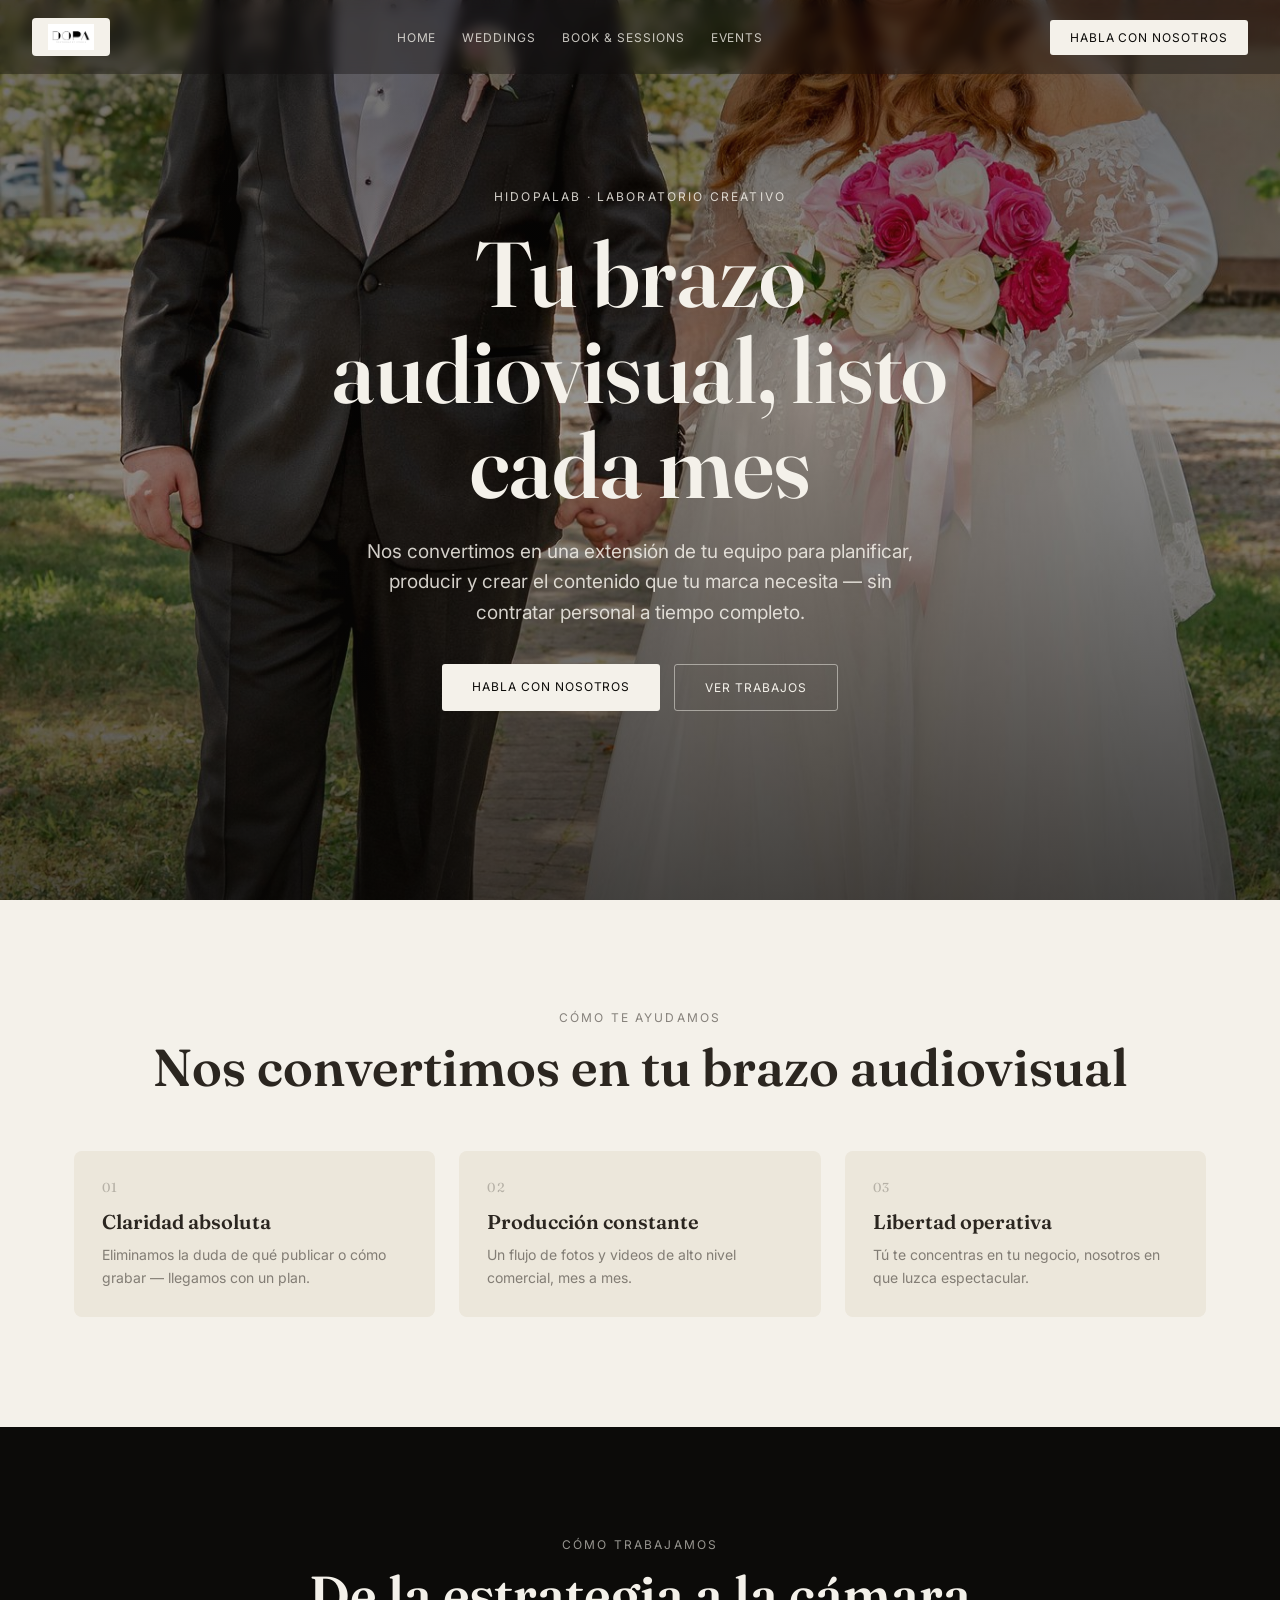
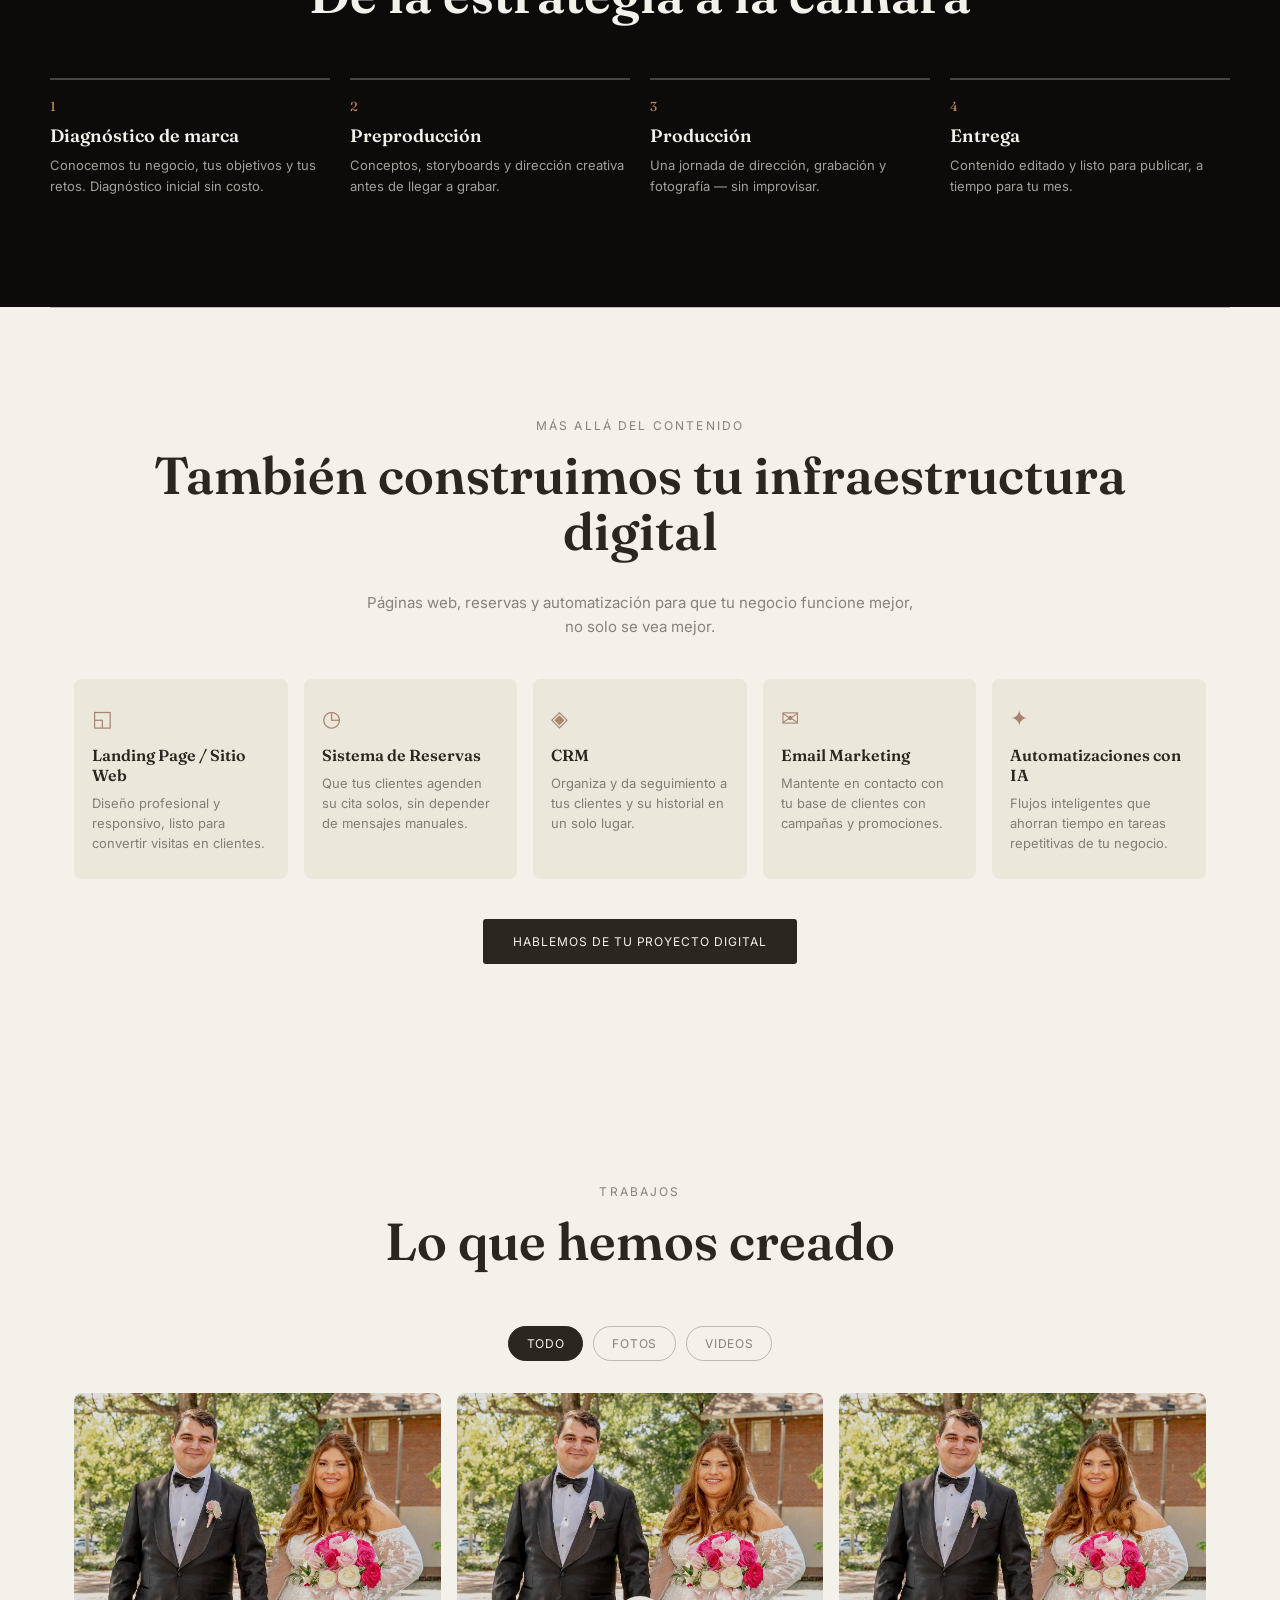
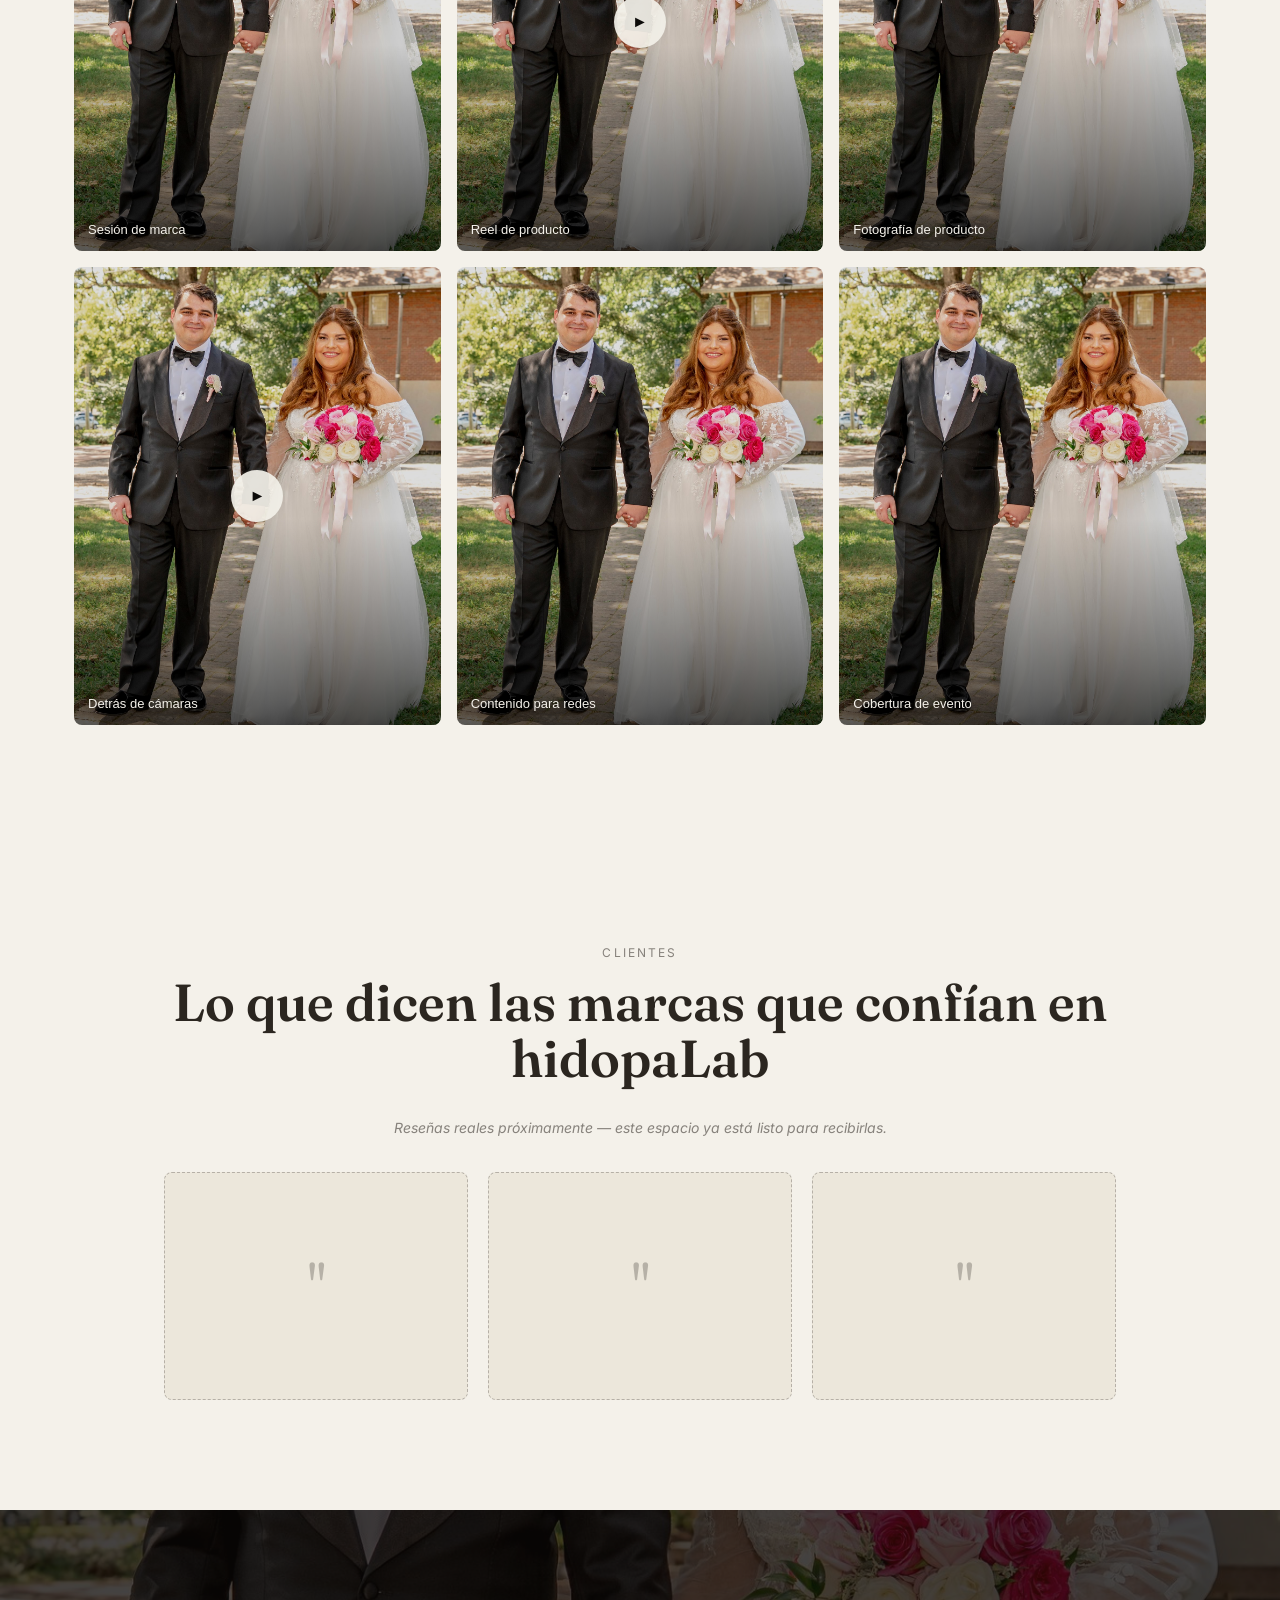
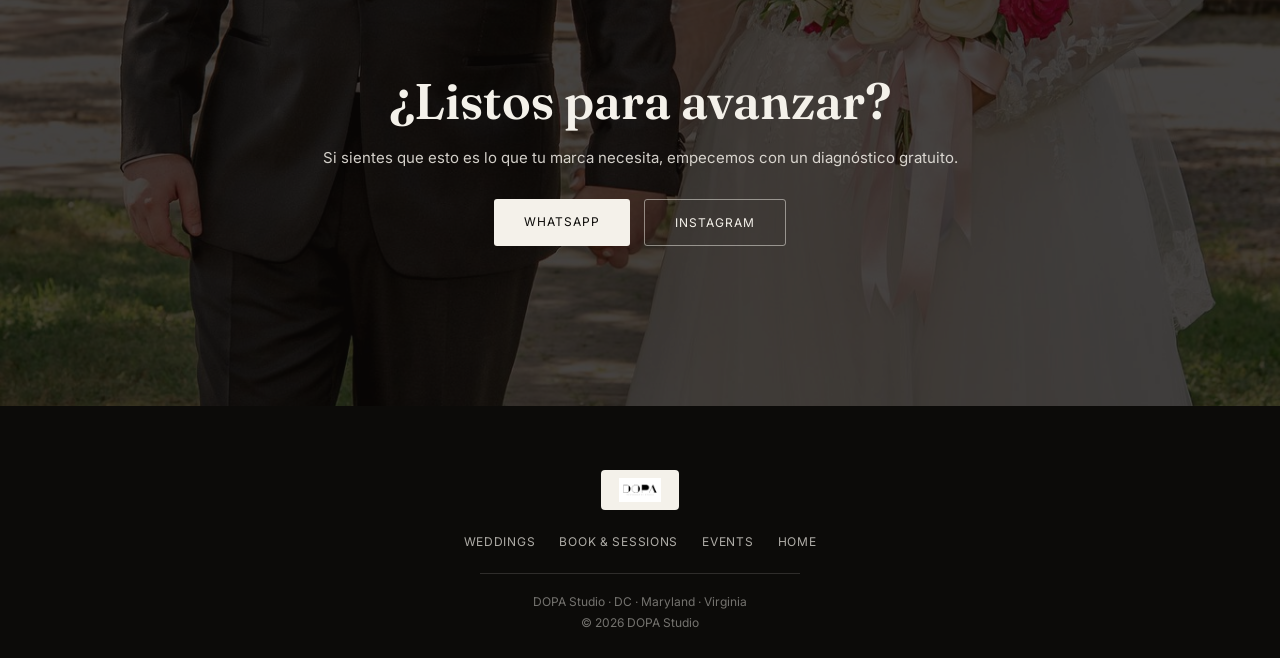
==== commit 6dcaebba: "Add a separate web/automation services block to Content Lab Per the Rosas Nail Art landing page prop" ====
--- a/content-lab.html
+++ b/content-lab.html
@@ -90,6 +90,43 @@
   </div>
 </section>
 
+<!-- WEB & AUTOMATION (separate from the content packages) -->
+<section class="hv2-webdev">
+  <p class="hv2-eyebrow" data-key="content_lab.webdev.eyebrow">Más allá del contenido</p>
+  <h2 class="hv2-section-title" data-key="content_lab.webdev.title">También construimos tu infraestructura digital</h2>
+  <p class="hv2-webdev__subtitle" data-key="content_lab.webdev.subtitle">Páginas web, reservas y automatización para que tu negocio funcione mejor, no solo se vea mejor.</p>
+
+  <div class="hv2-webdev__grid">
+    <div class="hv2-webdev__card">
+      <span class="hv2-webdev__icon" data-key="content_lab.webdev.items.0.icon">◱</span>
+      <h3 data-key="content_lab.webdev.items.0.title">Landing Page / Sitio Web</h3>
+      <p data-key="content_lab.webdev.items.0.copy">Diseño profesional y responsivo, listo para convertir visitas en clientes.</p>
+    </div>
+    <div class="hv2-webdev__card">
+      <span class="hv2-webdev__icon" data-key="content_lab.webdev.items.1.icon">◷</span>
+      <h3 data-key="content_lab.webdev.items.1.title">Sistema de Reservas</h3>
+      <p data-key="content_lab.webdev.items.1.copy">Que tus clientes agenden su cita solos, sin depender de mensajes manuales.</p>
+    </div>
+    <div class="hv2-webdev__card">
+      <span class="hv2-webdev__icon" data-key="content_lab.webdev.items.2.icon">◈</span>
+      <h3 data-key="content_lab.webdev.items.2.title">CRM</h3>
+      <p data-key="content_lab.webdev.items.2.copy">Organiza y da seguimiento a tus clientes y su historial en un solo lugar.</p>
+    </div>
+    <div class="hv2-webdev__card">
+      <span class="hv2-webdev__icon" data-key="content_lab.webdev.items.3.icon">✉</span>
+      <h3 data-key="content_lab.webdev.items.3.title">Email Marketing</h3>
+      <p data-key="content_lab.webdev.items.3.copy">Mantente en contacto con tu base de clientes con campañas y promociones.</p>
+    </div>
+    <div class="hv2-webdev__card">
+      <span class="hv2-webdev__icon" data-key="content_lab.webdev.items.4.icon">✦</span>
+      <h3 data-key="content_lab.webdev.items.4.title">Automatizaciones con IA</h3>
+      <p data-key="content_lab.webdev.items.4.copy">Flujos inteligentes que ahorran tiempo en tareas repetitivas de tu negocio.</p>
+    </div>
+  </div>
+
+  <a href="#" class="hv2-btn hv2-btn--dark" data-key="content_lab.webdev.cta_label" data-key-href="content_lab.webdev.cta_href">Hablemos de tu proyecto digital</a>
+</section>
+
 <!-- GALLERY -->
 <section class="hv2-gallery" id="gallery">
   <p class="hv2-eyebrow" data-key="content_lab.gallery.eyebrow">Trabajos</p>
--- a/assets/style.css
+++ b/assets/style.css
@@ -711,6 +711,66 @@
   margin: 0;
 }
 
+/* ---------- Web & automation (separate from content packages) ---------- */
+.hv2-webdev {
+  padding: clamp(56px, 9vw, 110px) 24px;
+  max-width: 1180px;
+  margin: 0 auto;
+  text-align: center;
+  border-top: 1px solid var(--line, var(--ink-faint));
+}
+
+.hv2-webdev__subtitle {
+  max-width: 560px;
+  margin: -24px auto 40px;
+  color: var(--ink-muted);
+  font-size: 15px;
+  line-height: 1.6;
+  text-align: center;
+}
+
+.hv2-webdev__grid {
+  display: grid;
+  grid-template-columns: repeat(5, 1fr);
+  gap: 16px;
+  margin-bottom: 40px;
+}
+
+.hv2-webdev__card {
+  padding: 26px 18px;
+  border-radius: 8px;
+  background: var(--cream-2);
+  text-align: left;
+}
+
+.hv2-webdev__icon {
+  display: block;
+  font-size: 22px;
+  color: #a9836f;
+  margin-bottom: 14px;
+}
+
+.hv2-webdev__card h3 {
+  font-family: var(--serif);
+  font-weight: 600;
+  font-size: 16px;
+  margin: 0 0 8px;
+  color: var(--ink);
+}
+
+.hv2-webdev__card p {
+  font-size: 13px;
+  line-height: 1.55;
+  color: var(--ink-muted);
+  margin: 0;
+}
+
+.hv2-btn--dark {
+  display: inline-block;
+  background: var(--ink);
+  color: var(--cream);
+}
+
 /* ---------- Gallery ---------- */
 .hv2-gallery {
   padding: clamp(56px, 9vw, 110px) 24px;
@@ -1086,6 +1146,11 @@
   .hv2-pillars { grid-template-columns: 1fr; }
   .hv2-process__grid { grid-template-columns: repeat(2, 1fr); }
   .hv2-gallery__grid { grid-template-columns: repeat(2, 1fr); }
+  .hv2-webdev__grid { grid-template-columns: repeat(2, 1fr); }
+}
+
+@media (max-width: 560px) {
+  .hv2-webdev__grid { grid-template-columns: 1fr; }
 }
 
 @media (max-width: 600px) {
